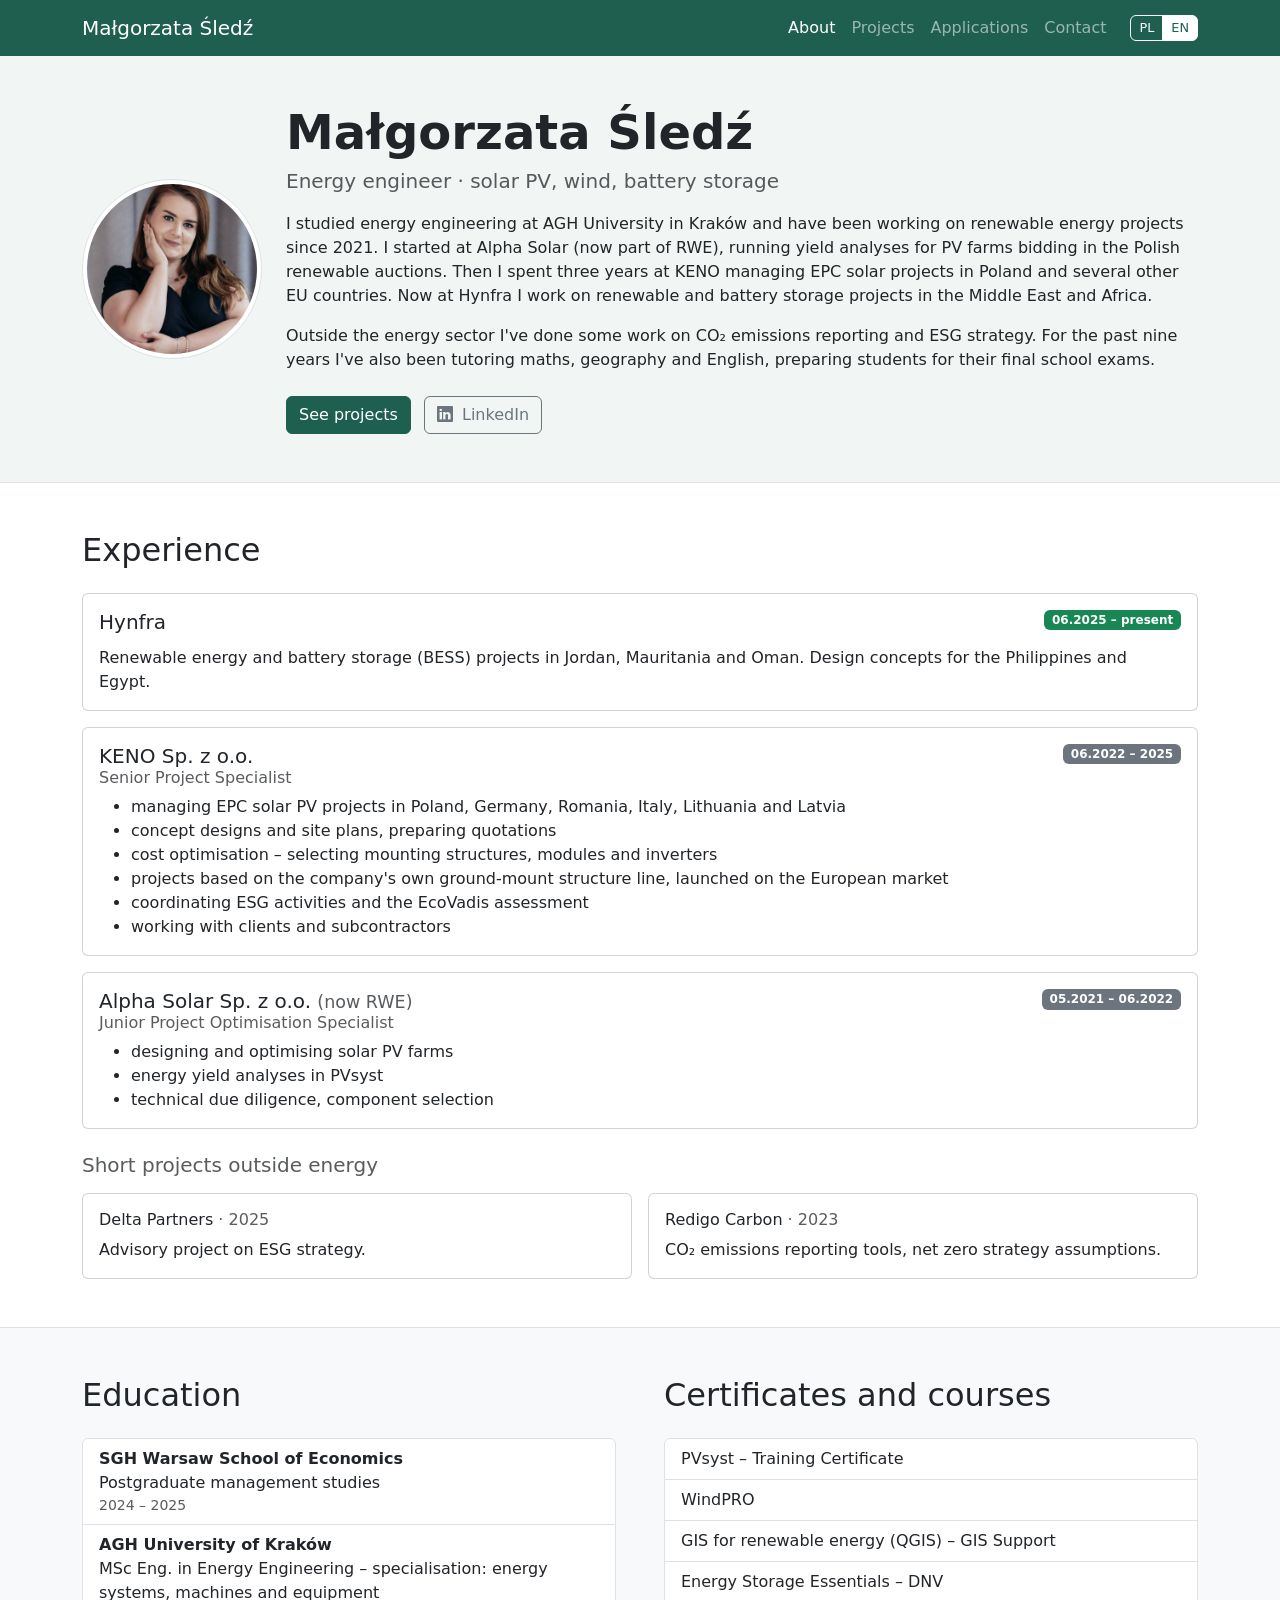
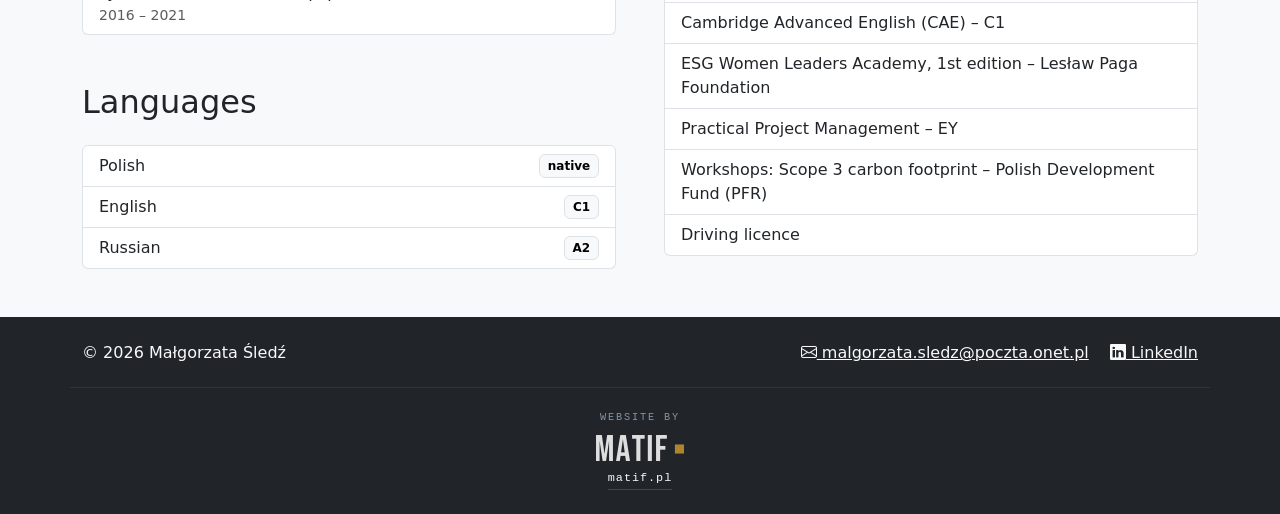
==== en/index.html @ 662f280e "Strona Małgorzaty Śledź: O mnie, Projekty, Aplikacje, Kontakt (PL/EN)" ====
<!doctype html>
<html lang="en">
<head>
<meta charset="utf-8">
<meta name="viewport" content="width=device-width, initial-scale=1">
<title>Małgorzata Śledź</title>
<meta name="description" content="Małgorzata Śledź – energy engineer. Solar PV, wind and battery storage projects, ESG.">
<link rel="alternate" hreflang="pl" href="../index.html">
<link href="https://cdn.jsdelivr.net/npm/bootstrap@5.3.3/dist/css/bootstrap.min.css" rel="stylesheet">
<link href="https://cdn.jsdelivr.net/npm/bootstrap-icons@1.11.3/font/bootstrap-icons.min.css" rel="stylesheet">
<link href="../style.css" rel="stylesheet">
</head>
<body>

<nav class="navbar navbar-expand-md navbar-dark fixed-top">
  <div class="container">
    <a class="navbar-brand" href="index.html">Małgorzata Śledź</a>
    <button class="navbar-toggler" type="button" data-bs-toggle="collapse" data-bs-target="#menu" aria-controls="menu" aria-expanded="false" aria-label="Menu">
      <span class="navbar-toggler-icon"></span>
    </button>
    <div class="collapse navbar-collapse" id="menu">
      <ul class="navbar-nav ms-auto me-md-3">
        <li class="nav-item"><a class="nav-link active" aria-current="page" href="index.html">About</a></li>
        <li class="nav-item"><a class="nav-link" href="projects.html">Projects</a></li>
        <li class="nav-item"><a class="nav-link" href="apps.html">Applications</a></li>
        <li class="nav-item"><a class="nav-link" href="contact.html">Contact</a></li>
      </ul>
      <div class="btn-group lang-switch my-2 my-md-0">
        <a class="btn btn-outline-light" href="../index.html">PL</a>
        <a class="btn btn-outline-light active" href="index.html">EN</a>
      </div>
    </div>
  </div>
</nav>

<main>
<header class="hero py-5 border-bottom">
  <div class="container">
    <div class="row align-items-center g-4">
      <div class="col-md-auto text-center">
        <img src="../zdjecie.jpg" class="rounded-circle img-thumbnail" alt="Małgorzata Śledź">
      </div>
      <div class="col-md">
        <h1 class="display-5 fw-semibold mb-1">Małgorzata Śledź</h1>
        <p class="lead text-muted mb-3">Energy engineer · solar PV, wind, battery storage</p>
        <p>I studied energy engineering at AGH University in Kraków and have been working on renewable energy projects since 2021. I started at Alpha Solar (now part of RWE), running yield analyses for PV farms bidding in the Polish renewable auctions. Then I spent three years at KENO managing EPC solar projects in Poland and several other EU countries. Now at Hynfra I work on renewable and battery storage projects in the Middle East and Africa.</p>
        <p class="mb-4">Outside the energy sector I've done some work on CO₂ emissions reporting and ESG strategy. For the past nine years I've also been tutoring maths, geography and English, preparing students for their final school exams.</p>
        <a href="projects.html" class="btn btn-green me-2">See projects</a>
        <a href="https://www.linkedin.com/in/malgorzatasledz9797" class="btn btn-outline-secondary"><i class="bi bi-linkedin me-1"></i> LinkedIn</a>
      </div>
    </div>
  </div>
</header>

<section class="py-5" id="experience">
  <div class="container">
    <h2 class="mb-4">Experience</h2>

    <div class="card mb-3">
      <div class="card-body">
        <div class="d-flex justify-content-between flex-wrap">
          <h5 class="card-title mb-1">Hynfra</h5>
          <span class="badge text-bg-success align-self-start">06.2025 – present</span>
        </div>
        <p class="card-text mt-2">Renewable energy and battery storage (BESS) projects in Jordan, Mauritania and Oman. Design concepts for the Philippines and Egypt.</p>
      </div>
    </div>

    <div class="card mb-3">
      <div class="card-body">
        <div class="d-flex justify-content-between flex-wrap">
          <h5 class="card-title mb-1">KENO Sp. z o.o.</h5>
          <span class="badge text-bg-secondary align-self-start">06.2022 – 2025</span>
        </div>
        <h6 class="card-subtitle text-muted mb-2">Senior Project Specialist</h6>
        <ul class="mb-0">
          <li>managing EPC solar PV projects in Poland, Germany, Romania, Italy, Lithuania and Latvia</li>
          <li>concept designs and site plans, preparing quotations</li>
          <li>cost optimisation – selecting mounting structures, modules and inverters</li>
          <li>projects based on the company's own ground-mount structure line, launched on the European market</li>
          <li>coordinating ESG activities and the EcoVadis assessment</li>
          <li>working with clients and subcontractors</li>
        </ul>
      </div>
    </div>

    <div class="card mb-3">
      <div class="card-body">
        <div class="d-flex justify-content-between flex-wrap">
          <h5 class="card-title mb-1">Alpha Solar Sp. z o.o. <small class="text-muted">(now RWE)</small></h5>
          <span class="badge text-bg-secondary align-self-start">05.2021 – 06.2022</span>
        </div>
        <h6 class="card-subtitle text-muted mb-2">Junior Project Optimisation Specialist</h6>
        <ul class="mb-0">
          <li>designing and optimising solar PV farms</li>
          <li>energy yield analyses in PVsyst</li>
          <li>technical due diligence, component selection</li>
        </ul>
      </div>
    </div>

    <h5 class="mt-4 mb-3 text-muted">Short projects outside energy</h5>
    <div class="row g-3">
      <div class="col-md-6">
        <div class="card h-100">
          <div class="card-body">
            <h6 class="card-title">Delta Partners <span class="text-muted fw-normal">· 2025</span></h6>
            <p class="card-text mb-0">Advisory project on ESG strategy.</p>
          </div>
        </div>
      </div>
      <div class="col-md-6">
        <div class="card h-100">
          <div class="card-body">
            <h6 class="card-title">Redigo Carbon <span class="text-muted fw-normal">· 2023</span></h6>
            <p class="card-text mb-0">CO₂ emissions reporting tools, net zero strategy assumptions.</p>
          </div>
        </div>
      </div>
    </div>
  </div>
</section>

<section class="py-5 bg-light border-top" id="education">
  <div class="container">
    <div class="row g-5">
      <div class="col-lg-6">
        <h2 class="mb-4">Education</h2>
        <ul class="list-group">
          <li class="list-group-item">
            <div class="fw-semibold">SGH Warsaw School of Economics</div>
            Postgraduate management studies
            <div class="small text-muted">2024 – 2025</div>
          </li>
          <li class="list-group-item">
            <div class="fw-semibold">AGH University of Kraków</div>
            MSc Eng. in Energy Engineering – specialisation: energy systems, machines and equipment
            <div class="small text-muted">2016 – 2021</div>
          </li>
        </ul>

        <h2 class="mt-5 mb-4">Languages</h2>
        <ul class="list-group">
          <li class="list-group-item d-flex justify-content-between">Polish <span class="badge text-bg-light border">native</span></li>
          <li class="list-group-item d-flex justify-content-between">English <span class="badge text-bg-light border">C1</span></li>
          <li class="list-group-item d-flex justify-content-between">Russian <span class="badge text-bg-light border">A2</span></li>
        </ul>
      </div>

      <div class="col-lg-6" id="certificates">
        <h2 class="mb-4">Certificates and courses</h2>
        <ul class="list-group">
          <li class="list-group-item">PVsyst – Training Certificate</li>
          <li class="list-group-item">WindPRO</li>
          <li class="list-group-item">GIS for renewable energy (QGIS) – GIS Support</li>
          <li class="list-group-item">Energy Storage Essentials – DNV</li>
          <li class="list-group-item">Cambridge Advanced English (CAE) – C1</li>
          <li class="list-group-item">ESG Women Leaders Academy, 1st edition – Lesław Paga Foundation</li>
          <li class="list-group-item">Practical Project Management – EY</li>
          <li class="list-group-item">Workshops: Scope 3 carbon footprint – Polish Development Fund (PFR)</li>
          <li class="list-group-item">Driving licence</li>
        </ul>
      </div>
    </div>
  </div>
</section>
</main>

<footer class="bg-dark text-light py-4" id="contact">
  <div class="container d-flex flex-wrap justify-content-between gap-2">
    <span>© 2026 Małgorzata Śledź</span>
    <span>
      <a class="link-light me-3" href="mailto:malgorzata.sledz@poczta.onet.pl"><i class="bi bi-envelope"></i> malgorzata.sledz@poczta.onet.pl</a>
      <a class="link-light" href="https://www.linkedin.com/in/malgorzatasledz9797"><i class="bi bi-linkedin"></i> LinkedIn</a>
    </span>
  </div>
  <div class="container fcredit">
    <a class="credit" href="https://matif.pl" target="_blank" rel="noopener">
      <span class="credit-by">Website by</span>
      <img src="../matif-logo.png" alt="MatIf" width="88" height="26" loading="lazy">
      <span class="credit-dom">matif.pl</span>
    </a>
  </div>
</footer>

<script src="https://cdn.jsdelivr.net/npm/bootstrap@5.3.3/dist/js/bootstrap.bundle.min.js"></script>
</body>
</html>
---- style.css ----
body{padding-top:56px;display:flex;flex-direction:column;min-height:100vh}
main{flex:1}
section{scroll-margin-top:56px}
.navbar{background:#1f5f4f}
.hero{background:#f1f5f3}
.hero img{width:180px;height:180px;object-fit:cover}
.page-head{background:#f1f5f3}
.btn-green{background:#1f5f4f;border-color:#1f5f4f;color:#fff}
.btn-green:hover{background:#174a3d;border-color:#174a3d;color:#fff}
.lang-switch .btn{--bs-btn-padding-y:.15rem;--bs-btn-padding-x:.5rem;--bs-btn-font-size:.8rem}
.lang-switch .btn.active{background:#fff;color:#1f5f4f;border-color:#fff}

/* Realizacja strony – MatIf (logo, pod nim domena) */
.fcredit{margin-top:22px;padding-top:22px;border-top:1px solid rgba(255,255,255,.08);display:flex;justify-content:center}
.credit{display:inline-flex;flex-direction:column;align-items:center;gap:9px;text-align:center;text-decoration:none}
.credit-by{font-family:ui-monospace,SFMono-Regular,Consolas,monospace;font-size:.64rem;letter-spacing:.18em;text-transform:uppercase;color:#8494a6}
.credit img{display:block;height:26px;width:auto;opacity:.85;transition:transform .2s,opacity .2s}
.credit-dom{font-family:ui-monospace,SFMono-Regular,Consolas,monospace;font-size:.74rem;letter-spacing:.08em;color:#f8f9fa;border-bottom:1px solid rgba(255,255,255,.15);padding-bottom:2px;transition:border-color .18s,color .18s}
.credit:hover .credit-dom{color:#d9a43a;border-color:#d9a43a}
.credit:hover img{transform:translateY(-2px);opacity:1}
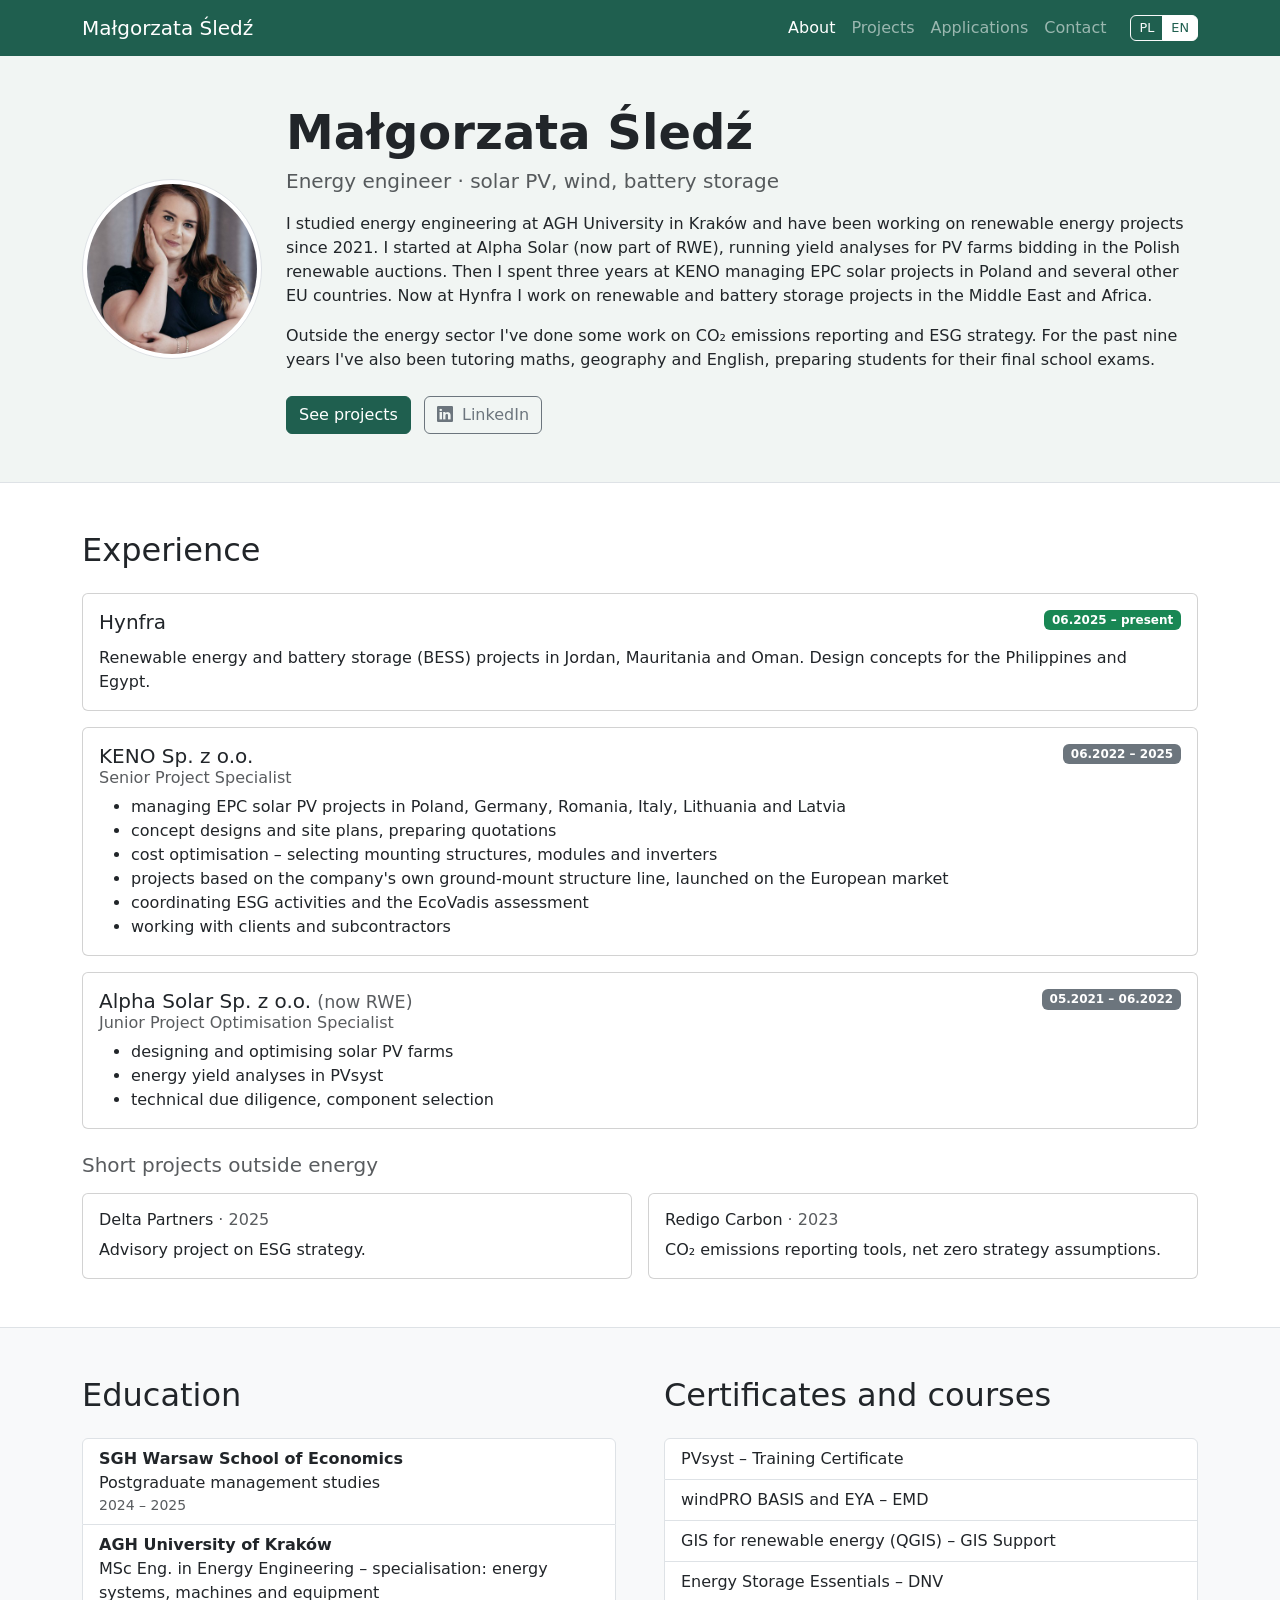
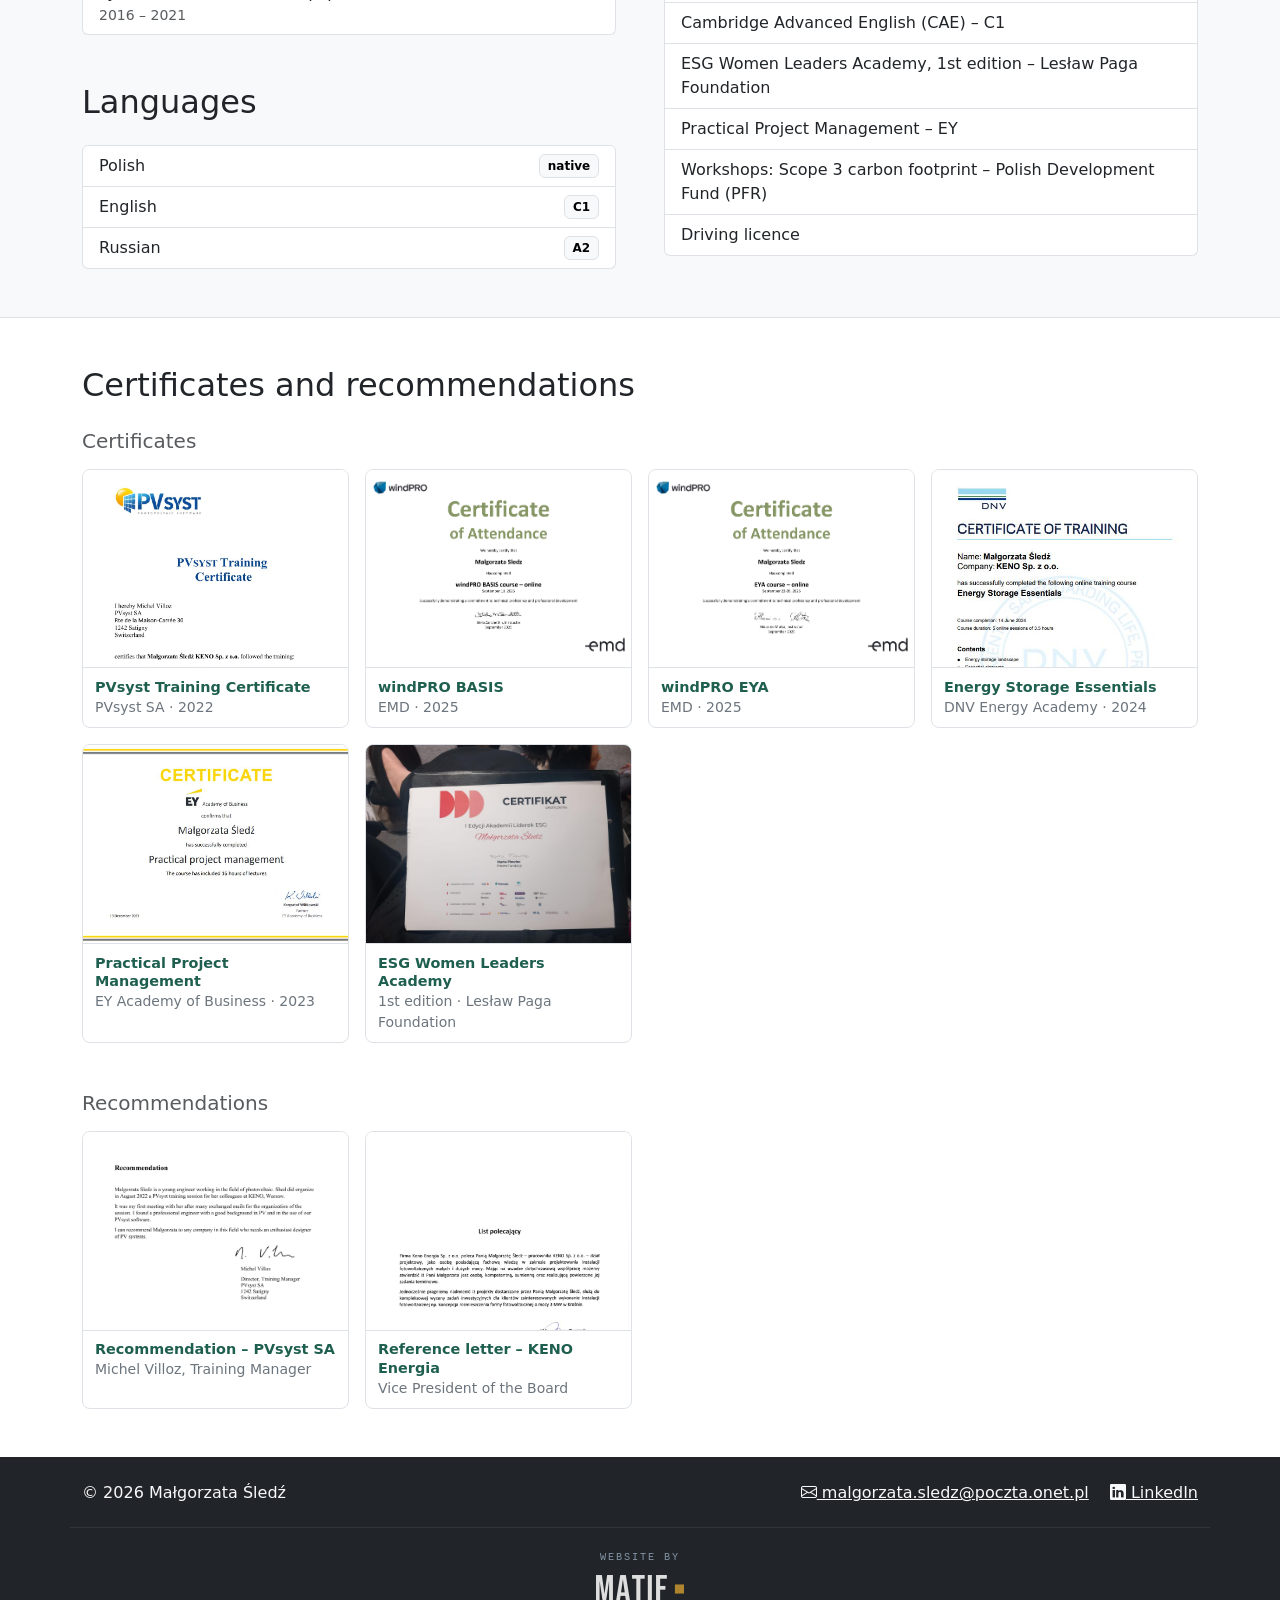
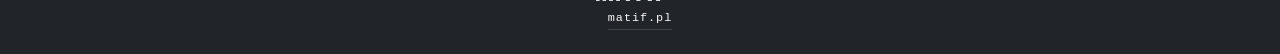
==== commit cb067ca3: "Dodaj certyfikaty i rekomendacje z podglądem (PL/EN), przygotuj pod GitHub Pages Co-Authored-By: Cla" ====
--- a/en/index.html
+++ b/en/index.html
@@ -151,7 +151,7 @@
         <h2 class="mb-4">Certificates and courses</h2>
         <ul class="list-group">
           <li class="list-group-item">PVsyst – Training Certificate</li>
-          <li class="list-group-item">WindPRO</li>
+          <li class="list-group-item">windPRO BASIS and EYA – EMD</li>
           <li class="list-group-item">GIS for renewable energy (QGIS) – GIS Support</li>
           <li class="list-group-item">Energy Storage Essentials – DNV</li>
           <li class="list-group-item">Cambridge Advanced English (CAE) – C1</li>
@@ -164,6 +164,79 @@
     </div>
   </div>
 </section>
+<section class="py-5 border-top" id="documents">
+  <div class="container">
+    <h2 class="mb-4">Certificates and recommendations</h2>
+    <h5 class="text-muted mb-3">Certificates</h5>
+    <div class="row g-3 mb-5">
+      <div class="col-6 col-md-4 col-lg-3">
+        <a href="../certyfikaty/pvsyst.jpg" class="doc-thumb" data-bs-toggle="modal" data-bs-target="#docModal" data-title="PVsyst Training Certificate">
+          <img src="../certyfikaty/pvsyst.jpg" alt="PVsyst Training Certificate" loading="lazy">
+          <span class="doc-caption"><strong>PVsyst Training Certificate</strong><small>PVsyst SA · 2022</small></span>
+        </a>
+      </div>
+      <div class="col-6 col-md-4 col-lg-3">
+        <a href="../certyfikaty/windpro-basis.png" class="doc-thumb" data-bs-toggle="modal" data-bs-target="#docModal" data-title="windPRO BASIS">
+          <img src="../certyfikaty/windpro-basis.png" alt="windPRO BASIS" loading="lazy">
+          <span class="doc-caption"><strong>windPRO BASIS</strong><small>EMD · 2025</small></span>
+        </a>
+      </div>
+      <div class="col-6 col-md-4 col-lg-3">
+        <a href="../certyfikaty/windpro-eya.png" class="doc-thumb" data-bs-toggle="modal" data-bs-target="#docModal" data-title="windPRO EYA">
+          <img src="../certyfikaty/windpro-eya.png" alt="windPRO EYA" loading="lazy">
+          <span class="doc-caption"><strong>windPRO EYA</strong><small>EMD · 2025</small></span>
+        </a>
+      </div>
+      <div class="col-6 col-md-4 col-lg-3">
+        <a href="../certyfikaty/dnv-energy-storage.jpg" class="doc-thumb" data-bs-toggle="modal" data-bs-target="#docModal" data-title="Energy Storage Essentials">
+          <img src="../certyfikaty/dnv-energy-storage.jpg" alt="Energy Storage Essentials" loading="lazy">
+          <span class="doc-caption"><strong>Energy Storage Essentials</strong><small>DNV Energy Academy · 2024</small></span>
+        </a>
+      </div>
+      <div class="col-6 col-md-4 col-lg-3">
+        <a href="../certyfikaty/ey-project-management.jpg" class="doc-thumb" data-bs-toggle="modal" data-bs-target="#docModal" data-title="Practical Project Management">
+          <img src="../certyfikaty/ey-project-management.jpg" alt="Practical Project Management" loading="lazy">
+          <span class="doc-caption"><strong>Practical Project Management</strong><small>EY Academy of Business · 2023</small></span>
+        </a>
+      </div>
+      <div class="col-6 col-md-4 col-lg-3">
+        <a href="../certyfikaty/akademia-liderek-esg.jpg" class="doc-thumb" data-bs-toggle="modal" data-bs-target="#docModal" data-title="ESG Women Leaders Academy">
+          <img src="../certyfikaty/akademia-liderek-esg.jpg" alt="ESG Women Leaders Academy" loading="lazy">
+          <span class="doc-caption"><strong>ESG Women Leaders Academy</strong><small>1st edition · Lesław Paga Foundation</small></span>
+        </a>
+      </div>
+    </div>
+    <h5 class="text-muted mb-3">Recommendations</h5>
+    <div class="row g-3">
+      <div class="col-6 col-md-4 col-lg-3">
+        <a href="../certyfikaty/rekomendacja-pvsyst.png" class="doc-thumb" data-bs-toggle="modal" data-bs-target="#docModal" data-title="Recommendation – PVsyst SA">
+          <img src="../certyfikaty/rekomendacja-pvsyst.png" alt="Recommendation – PVsyst SA" loading="lazy">
+          <span class="doc-caption"><strong>Recommendation – PVsyst SA</strong><small>Michel Villoz, Training Manager</small></span>
+        </a>
+      </div>
+      <div class="col-6 col-md-4 col-lg-3">
+        <a href="../certyfikaty/list-polecajacy-keno.jpg" class="doc-thumb" data-bs-toggle="modal" data-bs-target="#docModal" data-title="Reference letter – KENO Energia">
+          <img src="../certyfikaty/list-polecajacy-keno.jpg" alt="Reference letter – KENO Energia" loading="lazy">
+          <span class="doc-caption"><strong>Reference letter – KENO Energia</strong><small>Vice President of the Board</small></span>
+        </a>
+      </div>
+    </div>
+  </div>
+</section>
+
+<div class="modal fade" id="docModal" tabindex="-1" aria-labelledby="docModalTitle" aria-hidden="true">
+  <div class="modal-dialog modal-xl modal-dialog-centered modal-dialog-scrollable">
+    <div class="modal-content">
+      <div class="modal-header">
+        <h5 class="modal-title" id="docModalTitle"></h5>
+        <button type="button" class="btn-close" data-bs-dismiss="modal" aria-label="Close"></button>
+      </div>
+      <div class="modal-body text-center">
+        <img id="docModalImg" class="img-fluid" src="" alt="">
+      </div>
+    </div>
+  </div>
+</div>
 </main>
 
 <footer class="bg-dark text-light py-4" id="contact">
@@ -184,5 +257,13 @@
 </footer>
 
 <script src="https://cdn.jsdelivr.net/npm/bootstrap@5.3.3/dist/js/bootstrap.bundle.min.js"></script>
+<script>
+document.getElementById('docModal').addEventListener('show.bs.modal', function (e) {
+  var a = e.relatedTarget, img = document.getElementById('docModalImg');
+  img.src = a.getAttribute('href');
+  img.alt = a.dataset.title;
+  document.getElementById('docModalTitle').textContent = a.dataset.title;
+});
+</script>
 </body>
 </html>
--- a/style.css
+++ b/style.css
@@ -18,3 +18,12 @@
 .credit-dom{font-family:ui-monospace,SFMono-Regular,Consolas,monospace;font-size:.74rem;letter-spacing:.08em;color:#f8f9fa;border-bottom:1px solid rgba(255,255,255,.15);padding-bottom:2px;transition:border-color .18s,color .18s}
 .credit:hover .credit-dom{color:#d9a43a;border-color:#d9a43a}
 .credit:hover img{transform:translateY(-2px);opacity:1}
+
+/* Certyfikaty i rekomendacje – miniatury */
+.doc-thumb{display:block;height:100%;border:1px solid #dee2e6;border-radius:.5rem;overflow:hidden;background:#fff;text-decoration:none;color:inherit;transition:box-shadow .2s,transform .2s}
+.doc-thumb:hover{box-shadow:0 .5rem 1rem rgba(0,0,0,.12);transform:translateY(-2px)}
+.doc-thumb img{display:block;width:100%;aspect-ratio:4/3;object-fit:cover;object-position:top;background:#f1f5f3;border-bottom:1px solid #dee2e6}
+.doc-caption{display:block;padding:.6rem .75rem;line-height:1.3}
+.doc-caption strong{display:block;font-size:.9rem;color:#1f5f4f}
+.doc-caption small{color:#6c757d}
+#docModalImg{max-height:80vh}
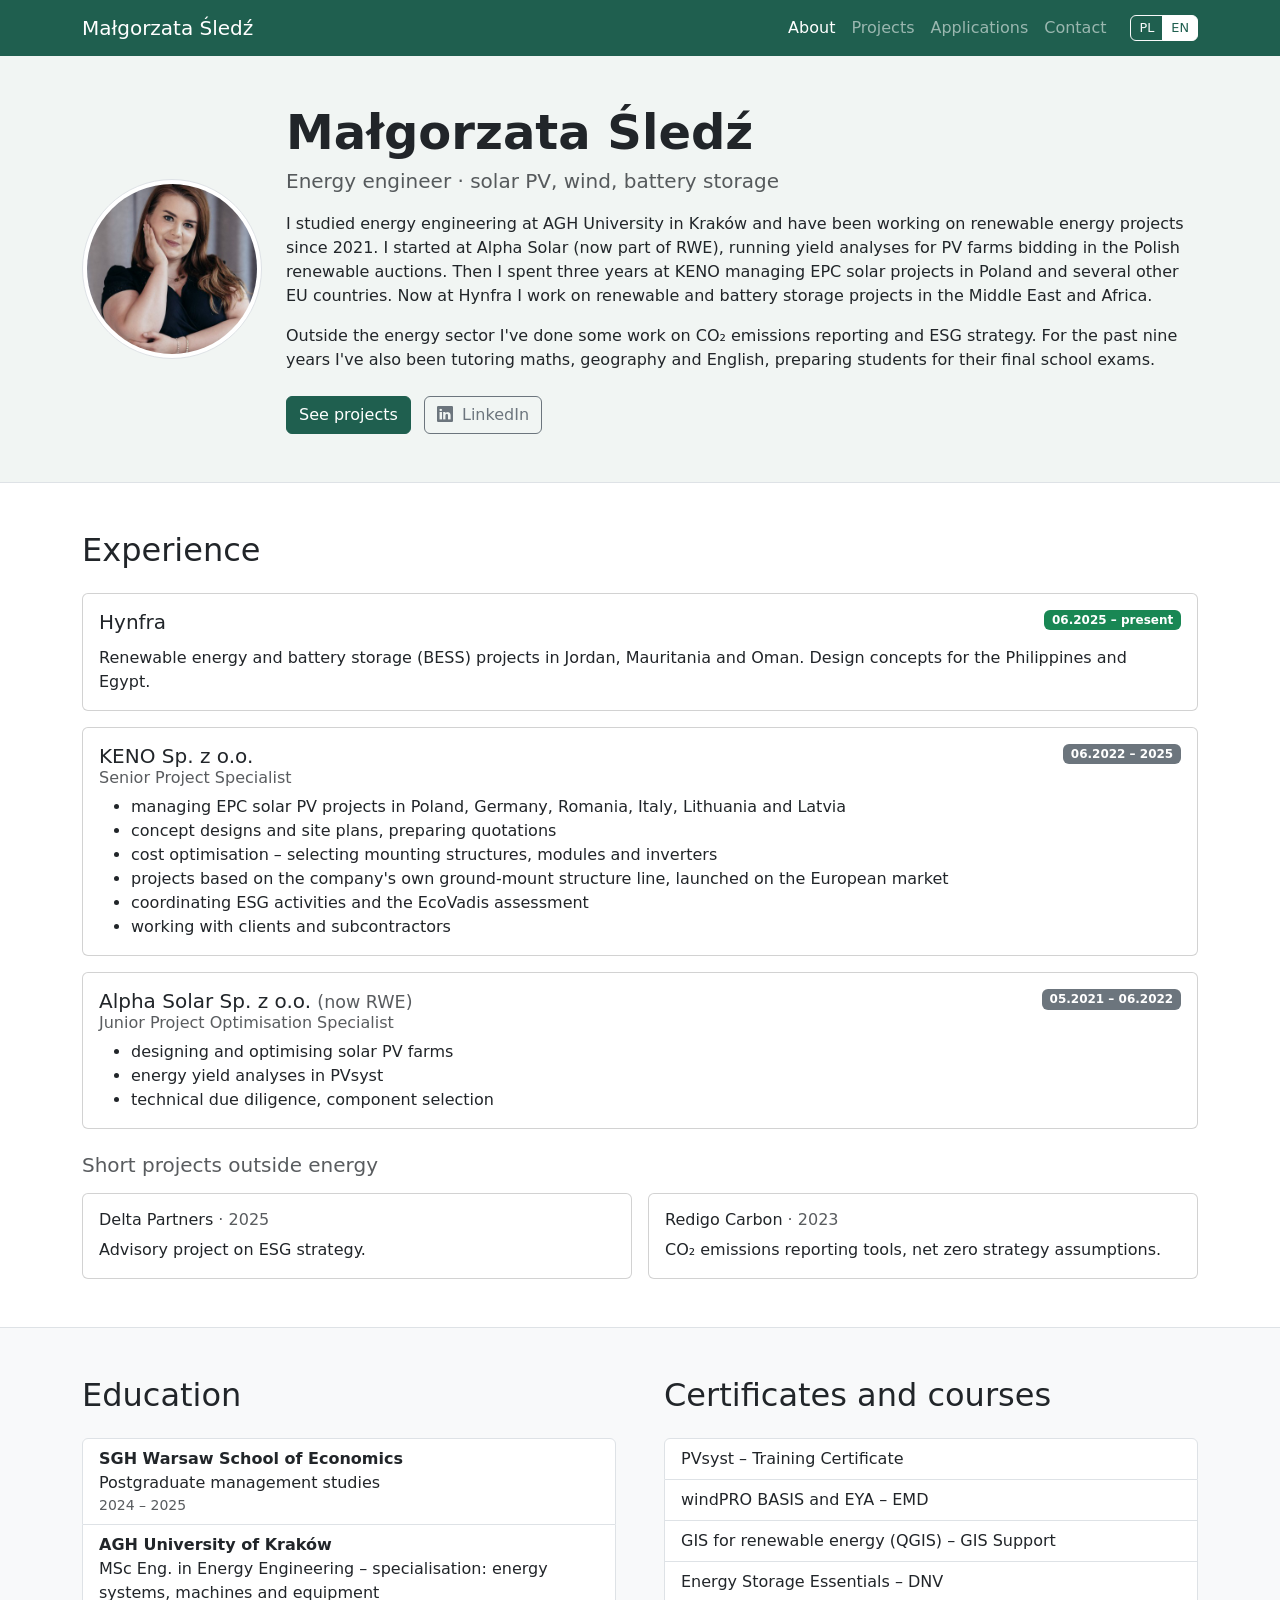
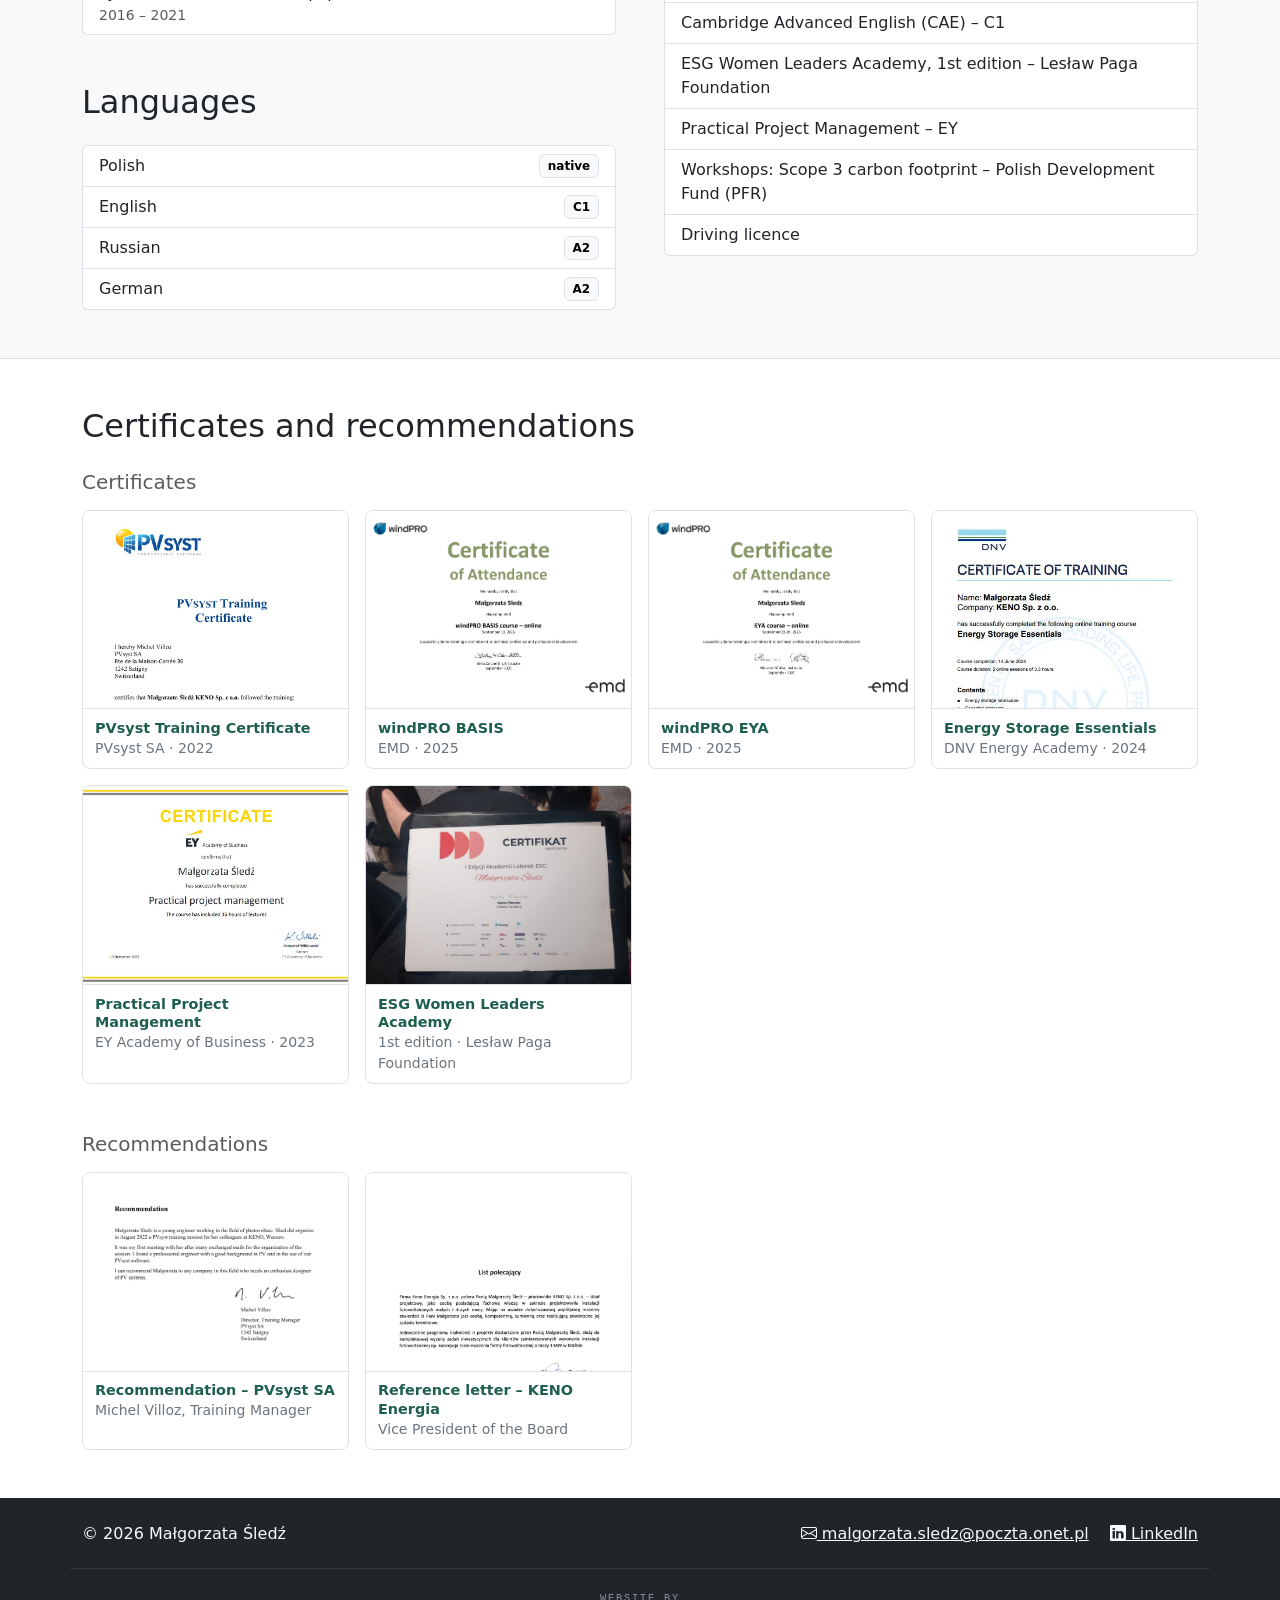
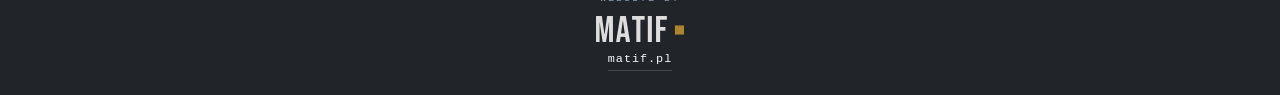
==== commit 930e8e9d: "Zmień tytuł na „Inżynier ds. projektów OZE”, dodaj niemiecki A2 (PL/EN)" ====
--- a/en/index.html
+++ b/en/index.html
@@ -144,6 +144,7 @@
           <li class="list-group-item d-flex justify-content-between">Polish <span class="badge text-bg-light border">native</span></li>
           <li class="list-group-item d-flex justify-content-between">English <span class="badge text-bg-light border">C1</span></li>
           <li class="list-group-item d-flex justify-content-between">Russian <span class="badge text-bg-light border">A2</span></li>
+          <li class="list-group-item d-flex justify-content-between">German <span class="badge text-bg-light border">A2</span></li>
         </ul>
       </div>
 
